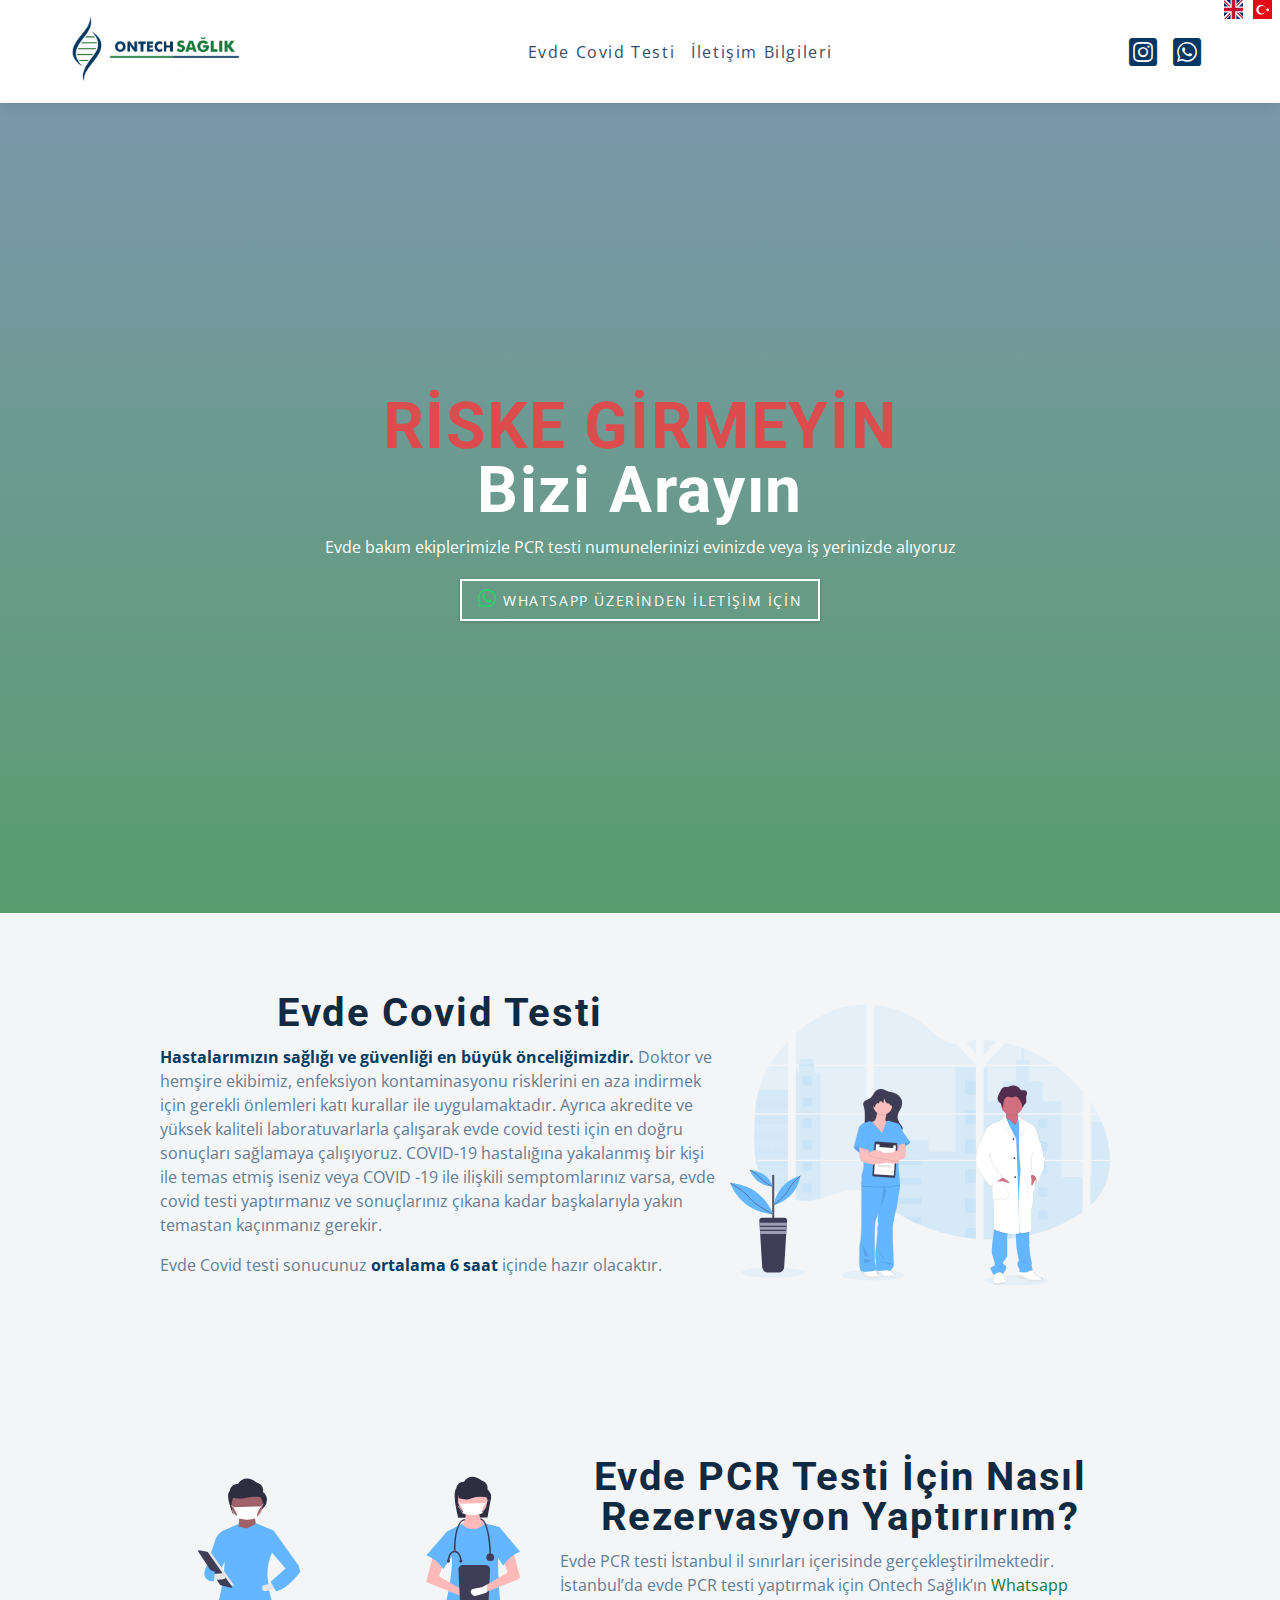
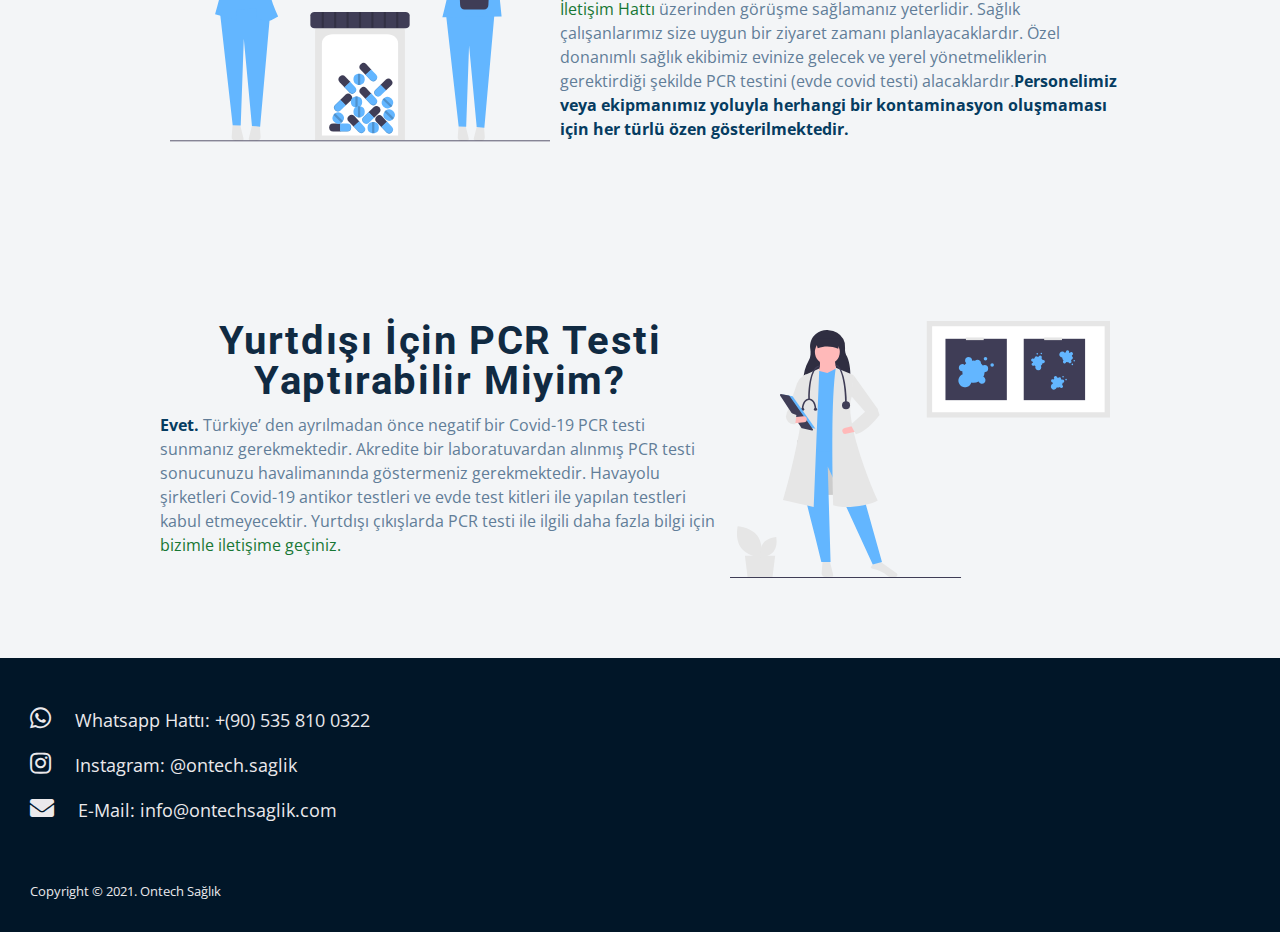
==== index.html @ e048a977 "Add files via upload" ====
<!DOCTYPE html>
<html lang="en">
  <head>
    <meta charset="UTF-8" />
    <meta http-equiv="X-UA-Compatible" content="IE=edge" />
    <meta name="viewport" content="width=device-width, initial-scale=1.0" />
    <link rel="icon" type="image/png" sizes="32x32" href="./ontech-icon.png" />
    <title>Ontech Sağlık</title>
    <!-- font-awesome -->
    <link
      rel="stylesheet"
      href="https://cdnjs.cloudflare.com/ajax/libs/font-awesome/5.14.0/css/all.min.css"
    />
    <!-- fonts -->
    <link
      rel="stylesheet"
      href="https://fonts.googleapis.com/css?family=Open+Sans|Roboto:400,700&display=swap&subset=latin,latin-ext"
    />
    <!-- css -->
    <link rel="stylesheet" href="styles.css" />
  </head>

  <body>
    <!-- header section/navbar -->
    <nav>
      <div class="nav-center">
        <!-- nav header -->
        <div class="nav-header">
          <a href="./index.html"
            ><img src="./ontech-logo-png.png" class="logo" alt="logo"
          /></a>
          <button class="nav-toggle">
            <i class="fas fa-bars"></i>
          </button>
        </div>
        <!-- links -->
        <ul class="links">
          <li>
            <a href="#about">Evde Covid Testi </a>
          </li>
          <li>
            <a href="#connect">İletişim Bilgileri</a>
          </li>
        </ul>
        <!-- social media -->
        <ul class="social-icons">
          <li>
            <a href="https://www.instagram.com" target="_blank">
              <i class="fab fa-instagram-square"></i>
            </a>
          </li>
          <li>
            <a href="https://wa.me/905358100322" target="_blank">
              <i class="fab fa-whatsapp-square"></i>
            </a>
          </li>
        </ul>
        <!-- language options -->
        <div class="language">
          <a href="indexeng.html"><img src="./gb.svg" alt="eng" /></a>
          <a href="index.html"><img src="./tr.svg" alt="tr" /></a>
        </div>
      </div>
    </nav>

    <!-- banner section -->
    <div class="banner">
      <div class="container">
        <h1>RİSKE GİRMEYİN <span class="bannerh1">bizi arayın</span></h1>
        <p>
          Evde bakım ekiplerimizle PCR testi numunelerinizi evinizde veya iş
          yerinizde alıyoruz
        </p>
        <a
          href="https://wa.me/905358100322"
          target="_blank"
          class="scroll-link btn btn-white"
          ><i class="fab fa-whatsapp"></i> WHATSAPP ÜZERİNDEN İLETİŞİM İÇİN</a
        >
      </div>
    </div>

    <!-- about section -->
    <section id="about" class="about-section">
      <article class="about-article">
        <div class="articlep">
          <h2>Evde Covid Testi</h2>
          <p>
            <span class="article1span1"
              >Hastalarımızın sağlığı ve güvenliği en büyük
              önceliğimizdir.</span
            >
            Doktor ve hemşire ekibimiz, enfeksiyon kontaminasyonu risklerini en
            aza indirmek için gerekli önlemleri katı kurallar ile
            uygulamaktadır. Ayrıca akredite ve yüksek kaliteli laboratuvarlarla
            çalışarak evde covid testi için en doğru sonuçları sağlamaya
            çalışıyoruz. COVID-19 hastalığına yakalanmış bir kişi ile temas
            etmiş iseniz veya COVID -19 ile ilişkili semptomlarınız varsa, evde
            covid testi yaptırmanız ve sonuçlarınız çıkana kadar başkalarıyla
            yakın temastan kaçınmanız gerekir.
            <span class="article1span2"
              >Evde Covid testi sonucunuz
              <span class="article1span1">ortalama 6 saat</span> içinde hazır
              olacaktır.
            </span>
          </p>
        </div>
        <img class="about-img boş" src="./undraw_doctors_hwty.svg" alt="img" />
      </article>
    </section>

    <!-- services section -->
    <section id="services" class="services-section">
      <article class="services-article">
        <img
          class="services-img boş"
          src="./undraw_medical_care_movn.svg"
          alt=""
        />
        <div class="articlep">
          <h2>Evde PCR Testi İçin Nasıl Rezervasyon Yaptırırım?</h2>
          <p>
            Evde PCR testi İstanbul il sınırları içerisinde
            gerçekleştirilmektedir. İstanbul’da evde PCR testi yaptırmak için
            Ontech Sağlık’ın
            <a class="plink" href="https://wa.me/905358100322" target="_blank"
              >Whatsapp İletişim Hattı</a
            >
            üzerinden görüşme sağlamanız yeterlidir. Sağlık çalışanlarımız size
            uygun bir ziyaret zamanı planlayacaklardır. Özel donanımlı sağlık
            ekibimiz evinize gelecek ve yerel yönetmeliklerin gerektirdiği
            şekilde PCR testini (evde covid testi) alacaklardır.<span
              class="article2span2"
              >Personelimiz veya ekipmanımız yoluyla herhangi bir kontaminasyon
              oluşmaması için her türlü özen gösterilmektedir.</span
            >
          </p>
        </div>
      </article>
    </section>

    <!-- about section -->
    <section id="about" class="about-section">
      <article class="about-article">
        <div class="articlep">
          <h2>Yurtdışı İçin PCR Testi Yaptırabilir Miyim?</h2>
          <p>
            <span class="article1span1">Evet.</span>
            Türkiye’ den ayrılmadan önce negatif bir Covid-19 PCR testi sunmanız
            gerekmektedir. Akredite bir laboratuvardan alınmış PCR testi
            sonucunuzu havalimanında göstermeniz gerekmektedir. Havayolu
            şirketleri Covid-19 antikor testleri ve evde test kitleri ile
            yapılan testleri kabul etmeyecektir. Yurtdışı çıkışlarda PCR testi
            ile ilgili daha fazla bilgi için
            <a class="plink" href="https://wa.me/905358100322" target="_blank"
              >bizimle iletişime geçiniz.</a
            >
          </p>
        </div>
        <img
          class="about-img boş"
          src="./undraw_medical_research_qg4d.svg"
          alt="img"
        />
      </article>
    </section>
    <script src="script.js"></script>
  </body>
  <!-- footer section -->
  <footer>
    <ul id="connect">
      <li><i class="fab fa-whatsapp"></i>Whatsapp Hattı: +(90) 535 810 0322</li>
      <li><i class="fab fa-instagram"></i>Instagram: @ontech.saglik</li>
      <li><i class="fas fa-envelope"></i>E-Mail: info@ontechsaglik.com</li>
    </ul>
    <small>Copyright &copy; 2021. Ontech Sağlık</small>
  </footer>
</html>
---- styles.css ----
*,
::after,
::before {
  margin: 0;
  padding: 0;
  box-sizing: border-box;
}
:root {
  /* main colors */
  --ontech-blue-0: #033864;
  --ontech-blue-1: #053c61;
  --ontech-blue-2: #06405e;
  --ontech-blue-3: #084858;
  --ontech-bluegreen-0: #0b5052;
  --ontech-bluegreen-1: #0d584c;
  --ontech-green-0: #126840;
  --ontech-green-1: #15703a;
  --ontech-green-2: #167437;
  --ontech-green-3: #177734;
  /* other colors */
  /* dark shades of primary color*/
  --clr-primary-1: hsl(205, 86%, 17%);
  --clr-primary-2: hsl(205, 77%, 27%);
  --clr-primary-3: hsl(205, 72%, 37%);
  --clr-primary-4: hsl(205, 63%, 48%);
  /* primary/main color */
  --clr-primary-5: hsl(205, 78%, 60%);
  /* lighter shades of primary color */
  --clr-primary-6: hsl(205, 89%, 70%);
  --clr-primary-7: hsl(205, 90%, 76%);
  --clr-primary-8: hsl(205, 86%, 81%);
  --clr-primary-9: hsl(205, 90%, 88%);
  --clr-primary-10: hsl(205, 100%, 96%);
  /* darkest grey - used for headings */
  --clr-grey-1: hsl(209, 61%, 16%);
  --clr-grey-2: hsl(211, 39%, 23%);
  --clr-grey-3: hsl(209, 34%, 30%);
  --clr-grey-4: hsl(209, 28%, 39%);
  /* grey used for paragraphs */
  --clr-grey-5: hsl(210, 22%, 49%);
  --clr-grey-6: hsl(209, 23%, 60%);
  --clr-grey-7: hsl(211, 27%, 70%);
  --clr-grey-8: hsl(210, 31%, 80%);
  --clr-grey-9: hsl(212, 33%, 89%);
  --clr-grey-10: hsl(210, 20%, 96%);
  --clr-white: #fff;
  --clr-red-dark: hsl(360, 67%, 44%);
  --clr-red-light: hsl(360, 71%, 66%);
  --clr-green-dark: hsl(125, 67%, 44%);
  --clr-green-light: hsl(125, 71%, 66%);
  --clr-black: #222;
  --ff-primary: "Roboto", sans-serif;
  --ff-secondary: "Open Sans", sans-serif;
  --transition: all 0.3s linear;
  --spacing: 0.1rem;
  --radius: 0.25rem;
  --light-shadow: 0 5px 15px rgba(0, 0, 0, 0.1);
  --dark-shadow: 0 5px 15px rgba(0, 0, 0, 0.2);
  --max-width: 1170px;
  --fixed-width: 620px;
}

/*
=============== 
Global Styles
===============
*/
html {
  scroll-behavior: smooth;
  overflow-y: scroll !important;
  -webkit-overflow-scrolling: touch;
}
body {
  font-family: var(--ff-secondary);
  background: var(--clr-grey-10);
  color: var(--clr-grey-1);
  line-height: 1.5;
  font-size: 0.875rem;
}
ul {
  list-style-type: none;
}
a {
  text-decoration: none;
}
h1,
h2,
h3,
h4 {
  letter-spacing: var(--spacing);
  text-transform: capitalize;
  line-height: 1.25;
  margin-bottom: 0.75rem;
  font-family: var(--ff-primary);
}
h1 {
  font-size: 3rem;
}
h2 {
  font-size: 2rem;
}
h3 {
  font-size: 1.25rem;
}
h4 {
  font-size: 0.875rem;
}
p {
  margin-bottom: 1.25rem;
  color: var(--clr-grey-5);
}
@media screen and (min-width: 800px) {
  h1 {
    font-size: 4rem;
  }
  h2 {
    font-size: 2.5rem;
  }
  h3 {
    font-size: 1.75rem;
  }
  h4 {
    font-size: 1rem;
  }
  body {
    font-size: 1rem;
  }
  h1,
  h2,
  h3,
  h4 {
    line-height: 1;
  }
}
.btn {
  background: transparent;
  color: var(--clr-black);
  padding: 0.375rem 0.75rem;
  letter-spacing: var(--spacing);
  display: inline-block;
  transition: var(--transition);
  font-size: 0.875rem;
  border: 2px solid var(--clr-black);
  cursor: pointer;
  box-shadow: 0 1px 3px rgba(0, 0, 0, 0.2);
  border-radius: var(--radius);
}
.btn i {
  font-size: 1.3rem;
  color: #25d366;
}
.btn:hover {
  color: var(--clr-white);
  background: var(--clr-black);
}
.btn-white {
  color: var(--clr-white);
  border-color: var(--clr-white);
  border-radius: 0;
  padding: 0.5rem 1rem;
}
.btn:hover {
  background: var(--clr-white);
  color: var(--clr-secondary);
}
/*
==============
NAVBAR/HEADER
==============
*/

nav {
  background: var(--clr-white);
  box-shadow: var(--light-shadow);
}
.nav-header {
  display: flex;
  align-items: center;
  justify-content: space-between;
  padding: 1rem;
}
.nav-toggle {
  font-size: 1.5rem;
  color: var(--clr-primary-5);
  background: transparent;
  border-color: transparent;
  transition: var(--transition);
  cursor: pointer;
}
.nav-toggle:hover {
  color: var(--clr-primary-1);
  transform: rotate(90deg);
}
.logo {
  height: 65px;
}
.links a {
  color: var(--clr-grey-3);
  font-size: 1rem;
  text-transform: capitalize;
  letter-spacing: var(--spacing);
  display: block;
  padding: 0.5rem 1rem;
  transition: var(--transition);
}
.links a:hover {
  background: var(--clr-primary-8);
  color: var(--clr-primary-5);
  padding-left: 1.5rem;
}
.social-icons {
  display: none;
}
.links {
  height: 0;
  overflow: hidden;
  transition: var(--transition);
}
.show-links {
  height: 9rem;
}
@media screen and (min-width: 800px) {
  .nav-center {
    max-width: 1170px;
    margin: 0 auto;
    display: flex;
    align-items: center;
    justify-content: space-between;
    padding: 1rem;
  }
  .nav-header {
    padding: 0;
  }
  .nav-toggle {
    display: none;
  }
  .links {
    height: auto;
    display: flex;
  }
  .links a {
    padding: 0;
    margin: 0 0.5rem;
  }
  .links a:hover {
    padding: 0;
    background: transparent;
  }
  .social-icons {
    display: flex;
  }
  .social-icons a {
    margin: 0 0.5rem;
    color: var(--ontech-blue-0);
    transition: var(--transition);
    font-size: 2rem;
  }
  .social-icons a:hover {
    color: var(--ontech-green-3);
  }
}
.language {
  position: absolute;
  right: 0;
  top: 0;
  width: 3rem;
  margin-right: 0.5em;
  display: flex;
  justify-content: space-between;
  align-items: center;
}
.language img {
  width: 1.2rem;
}
.language img:hover {
  border: 1px solid white;
}

/* 
=======
BANNER
=======
*/
.banner {
  background: linear-gradient(rgba(5, 60, 97, 0.5), rgba(23, 119, 52, 0.7)),
    url(./pexels-artem-podrez-5726794.jpg) center/cover no-repeat;
}
.banner {
  min-height: 90vh;
  display: grid;
  place-items: center;
  text-align: center;
}
.container h1 {
  color: hsl(360, 67%, 58%);
}
.container p {
  color: var(--clr-white);
  max-width: 25rem;
  margin: 0 auto;
  margin-bottom: 1.25rem;
}
.bannerh1 {
  display: block;
  color: #fff;
}
@media screen and (min-width: 768px) {
  .container p {
    max-width: 40rem;
  }
}

/* 
=========
SECTIONS
=========
*/
section {
  padding: 0 5em;
  margin: 5em;
}
.about-article {
  display: flex;
  justify-content: center;
  margin-top: 5em;
}
.services-article {
  display: flex;
  justify-content: center;
  margin: 10em 0;
}
.articlep {
  display: flex;
  flex-direction: column;
  justify-content: center;
  align-items: center;
  max-width: 45rem;
  min-width: 35rem;
}
.articlep h2 {
  text-align: center;
}
.article1span1 {
  color: var(--ontech-blue-1);
  font-weight: bold;
}
.article1span2 {
  display: block;
  margin-top: 1em;
}
.article1span2 a {
  color: var(--ontech-green-3);
}
.article1span2 a:hover {
  text-decoration: underline;
}
.plink {
  color: var(--ontech-green-3);
}
.plink:hover {
  text-decoration: underline;
}
.article2span2 {
  color: var(--ontech-blue-1);
  font-weight: bold;
}
.boş {
  max-width: 450px;
  margin: 0 10px;
}
@media screen and (max-width: 1000px) {
  section {
    margin: 5em 0;
  }
  article {
    display: flex;
    flex-direction: column-reverse;
    align-items: center;
    justify-content: center;
  }
  .services-article {
    display: flex;
    flex-direction: column;
  }
  .articlep {
    margin-top: 1em;
    min-width: 0;
  }
}
/* media for image */
@media screen and (max-width: 1350px) {
  .boş {
    max-width: 380px;
    margin: 0 10px;
  }
}
@media screen and (max-width: 1100px) {
  .boş {
    max-width: 360px;
    margin: 0 10px;
  }
}
@media screen and (max-width: 896px) {
  .boş {
    max-width: 350px;
    margin: 0 10px;
  }
}
@media screen and (max-width: 768px) {
  .boş {
    max-width: 330px;
    margin: 0 10px;
  }
}
@media screen and (max-width: 550px) {
  .boş {
    max-width: 320px;
    margin: 0 10px;
  }
}
@media screen and (max-width: 400px) {
  .boş {
    max-width: 300px;
    margin: 0 10px;
  }
}
/* 
========
FOOTER
========
*/
footer {
  background-color: #011628;
  color: #ebe9ec;
  font-size: 1.1rem;
  padding: 30px;
}
footer > ul > li > i {
  margin-right: 1em;
  font-size: 1.5rem;
}
footer ul li {
  margin: 1em 0;
}
footer ul {
  margin-bottom: 3em;
}
small {
  font-size: 0.8rem;
}
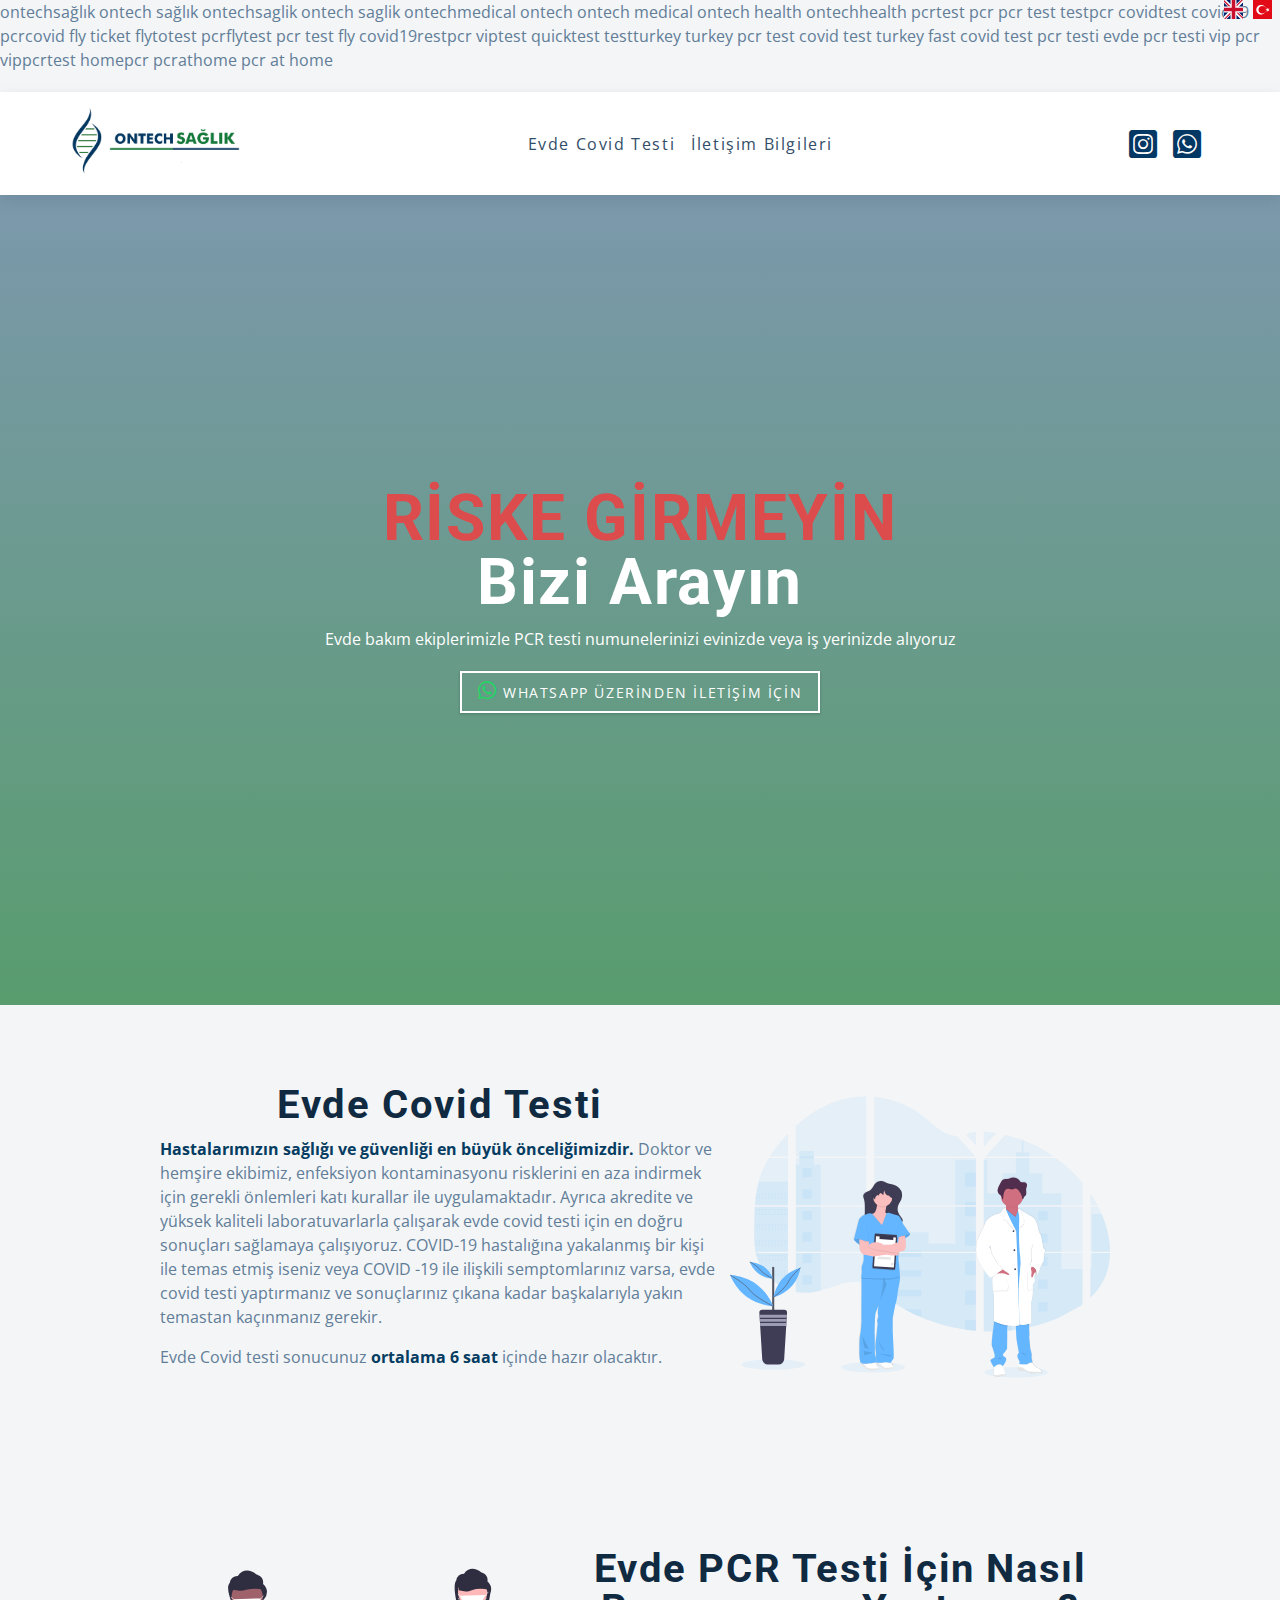
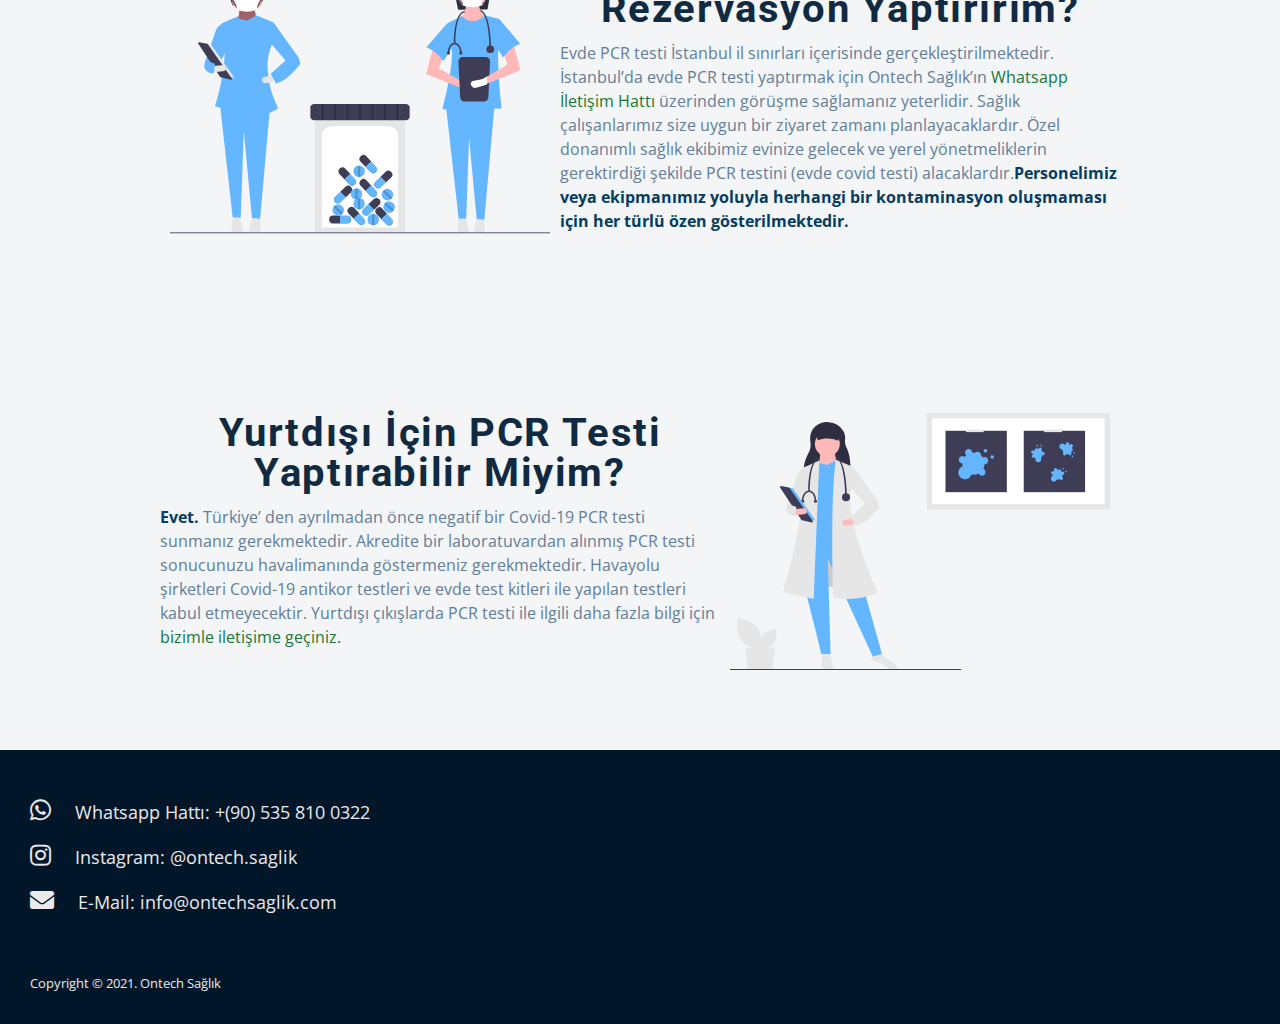
==== commit 2d4d5c7b: "Update index.html" ====
--- a/index.html
+++ b/index.html
@@ -21,6 +21,8 @@
   </head>
 
   <body>
+    <!-- keywords -->
+    <p class="keywords">ontechsağlık ontech sağlık ontechsaglik ontech saglik ontechmedical ontech ontech medical ontech health ontechhealth pcrtest pcr pcr test testpcr covidtest covid19 pcrcovid fly ticket flytotest pcrflytest pcr test fly covid19restpcr viptest quicktest testturkey turkey pcr test covid test turkey fast covid test pcr testi evde pcr testi vip pcr vippcrtest homepcr pcrathome pcr at home</p>
     <!-- header section/navbar -->
     <nav>
       <div class="nav-center">
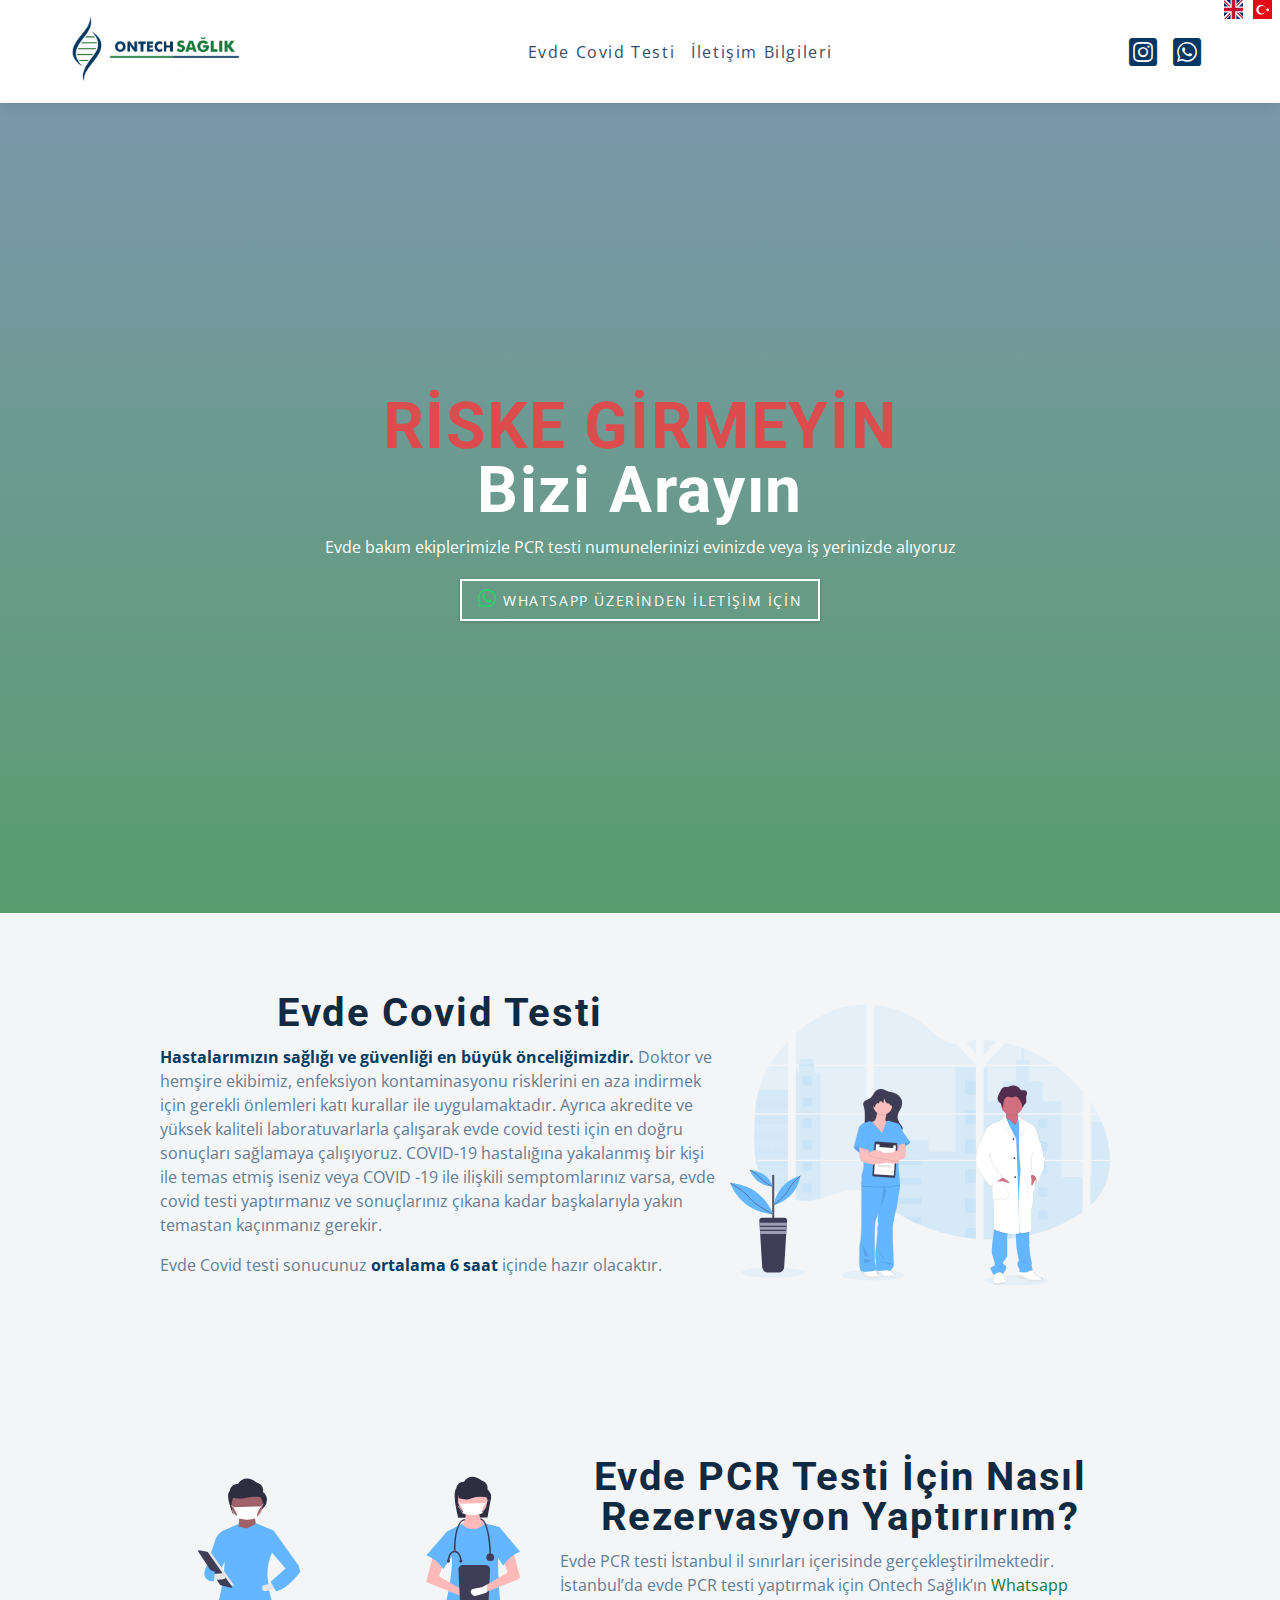
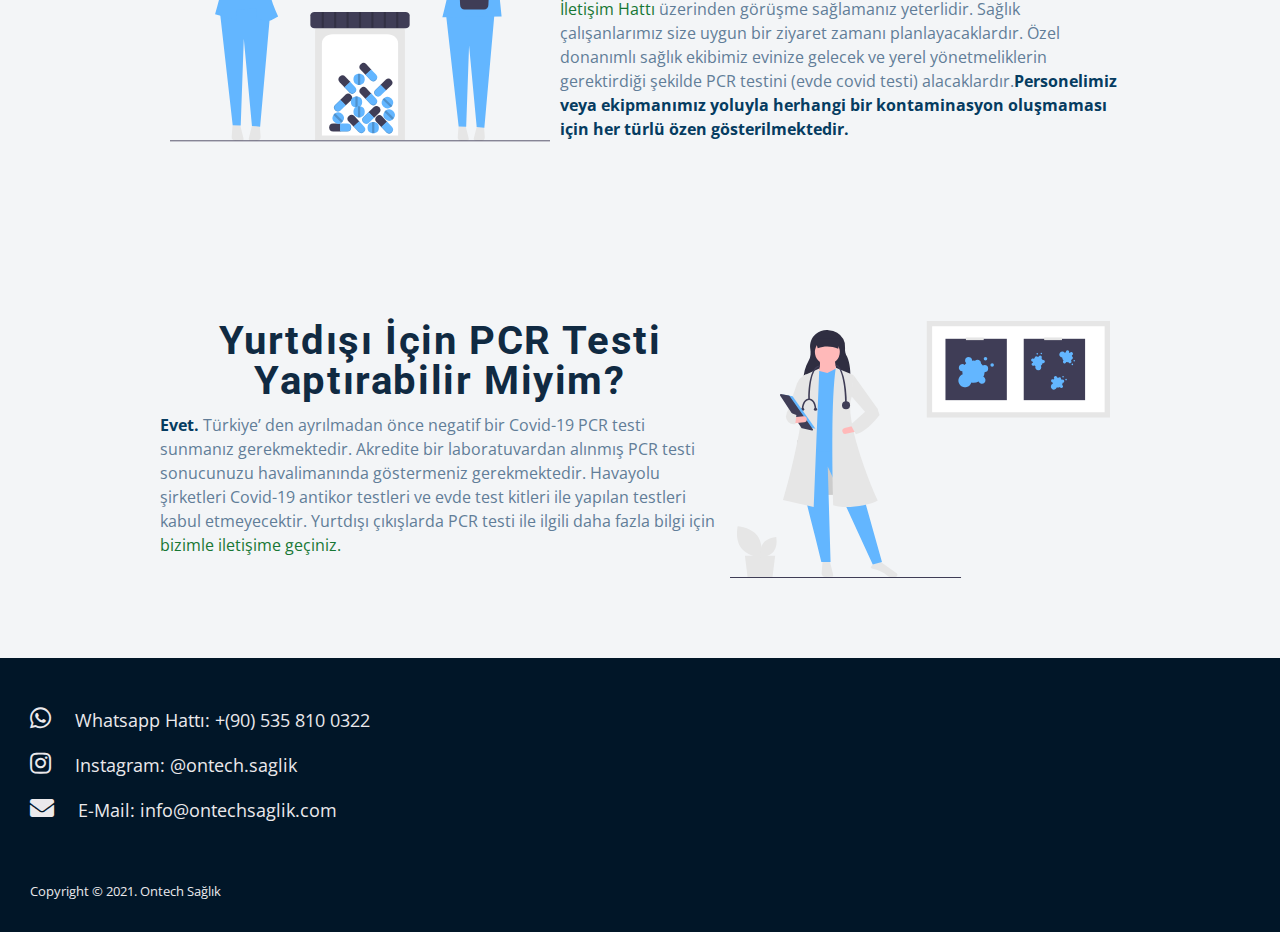
==== commit 5e606d40: "Update index.html" ====
--- a/index.html
+++ b/index.html
@@ -21,8 +21,6 @@
   </head>
 
   <body>
-    <!-- keywords -->
-    <p class="keywords">ontechsağlık ontech sağlık ontechsaglik ontech saglik ontechmedical ontech ontech medical ontech health ontechhealth pcrtest pcr pcr test testpcr covidtest covid19 pcrcovid fly ticket flytotest pcrflytest pcr test fly covid19restpcr viptest quicktest testturkey turkey pcr test covid test turkey fast covid test pcr testi evde pcr testi vip pcr vippcrtest homepcr pcrathome pcr at home</p>
     <!-- header section/navbar -->
     <nav>
       <div class="nav-center">
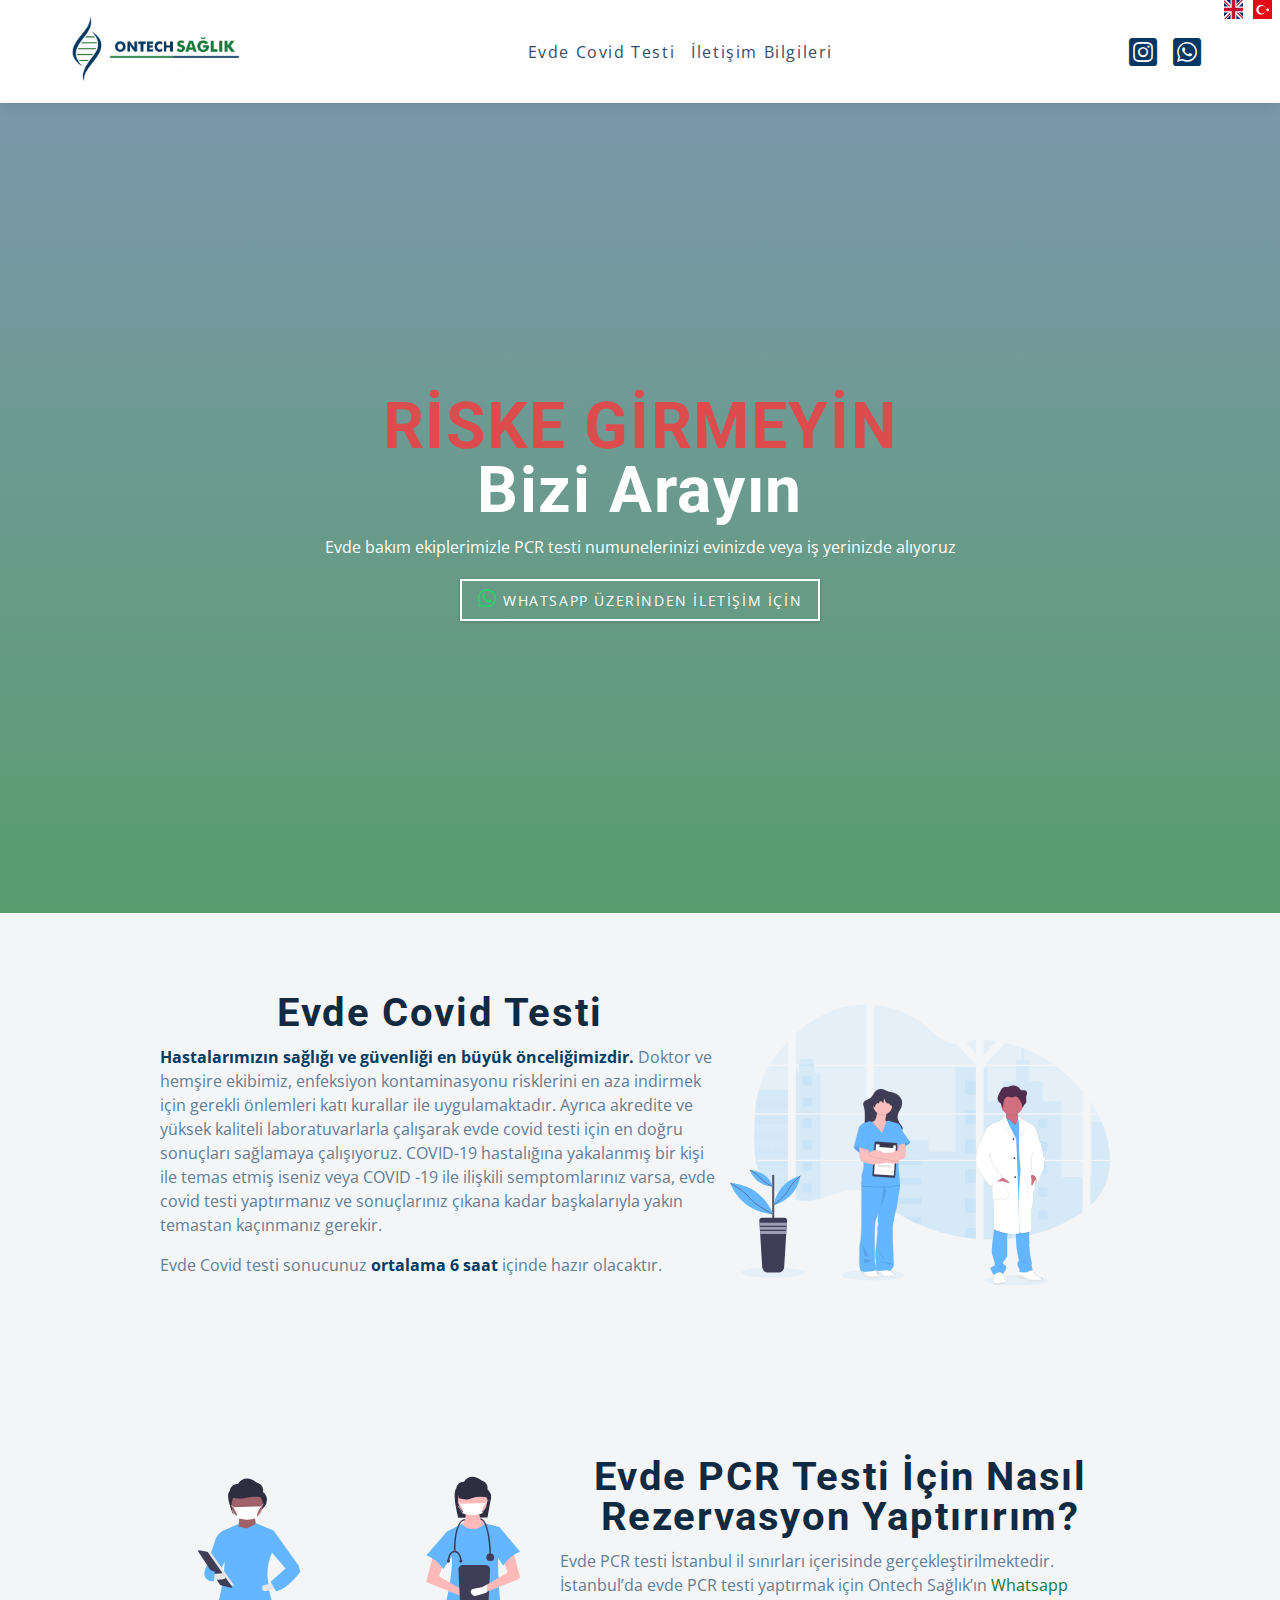
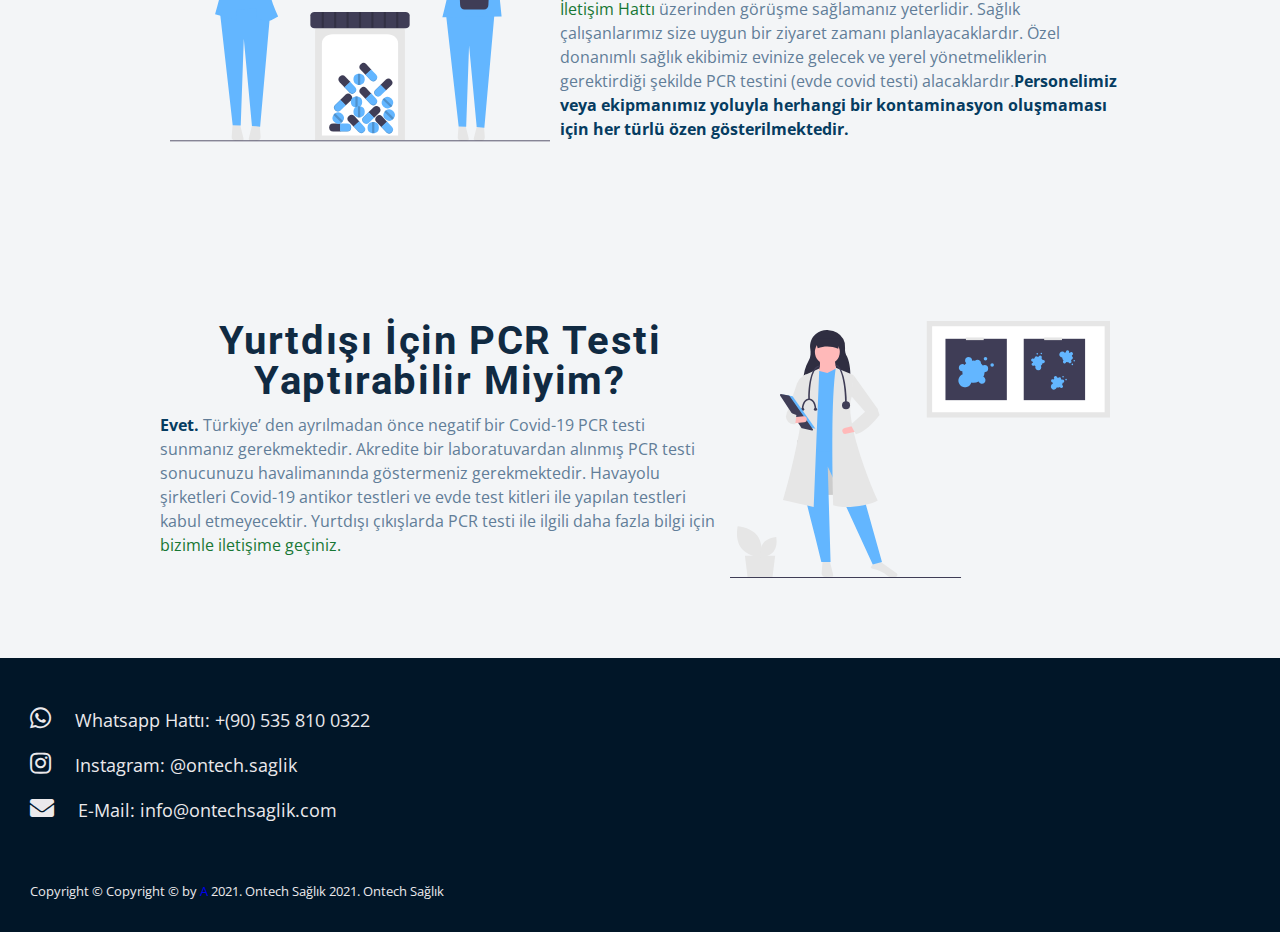
==== commit 6149ba9a: "Update index.html" ====
--- a/index.html
+++ b/index.html
@@ -45,7 +45,7 @@
         <!-- social media -->
         <ul class="social-icons">
           <li>
-            <a href="https://www.instagram.com" target="_blank">
+            <a href="https://instagram.com/ontech.saglik?utm_medium=copy_link" target="_blank">
               <i class="fab fa-instagram-square"></i>
             </a>
           </li>
@@ -173,6 +173,6 @@
       <li><i class="fab fa-instagram"></i>Instagram: @ontech.saglik</li>
       <li><i class="fas fa-envelope"></i>E-Mail: info@ontechsaglik.com</li>
     </ul>
-    <small>Copyright &copy; 2021. Ontech Sağlık</small>
+    <small>Copyright &copy; Copyright &copy; by <a href="mailto: alinailba@gmail.com">A</a>  2021. Ontech Sağlık 2021. Ontech Sağlık</small>
   </footer>
 </html>
